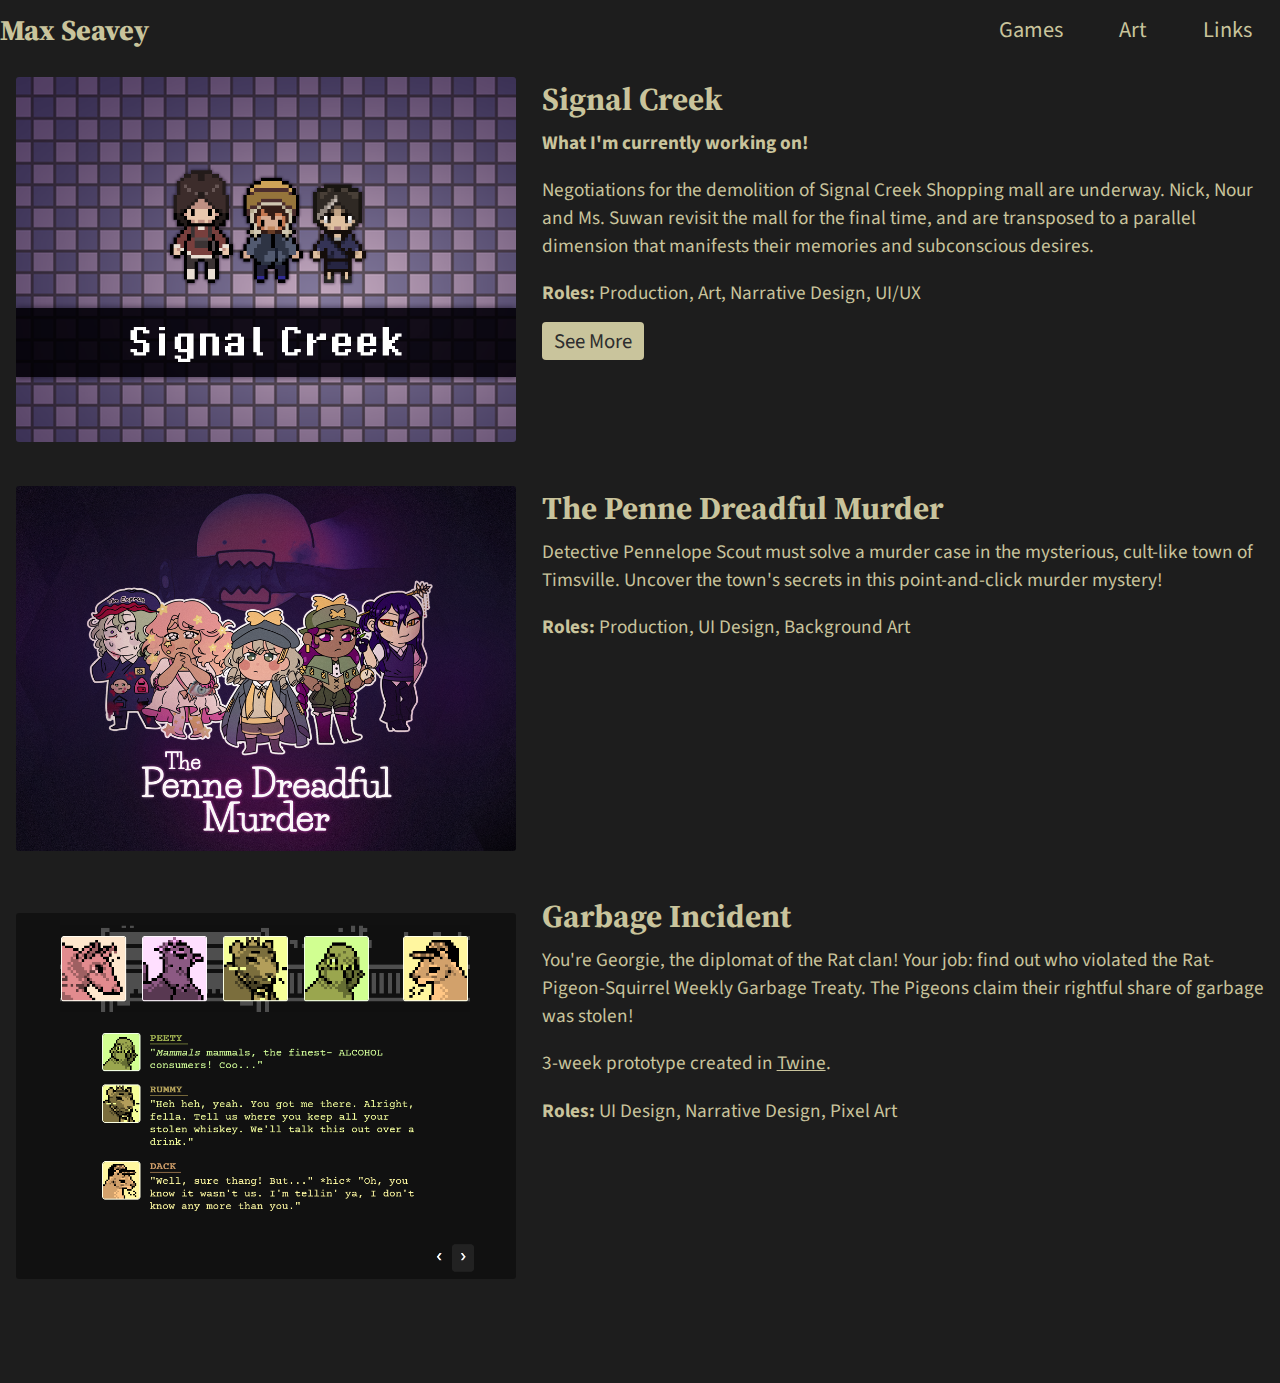
==== index.html @ e4d412a7 "link page adjustments" ====
<!DOCTYPE html>

<!-- BIG TODO

    - update resume

-->

<head>
    <meta charset="UTF-8">
    <link rel="icon" href="data:;base64,=">
    <link rel="stylesheet" href="styles.css">

</head>

<body>
    <div id="container">
        <div id="topbar">
            <span id="title" href="index.html">Max Seavey</span>
            <div id="links">
                <a href="index.html">Games</a>
                <a href="art_portfolio_max_seavey.pdf">Art</a>
                <a href="links.html/index.html">Links</a>
                <!-- <span onclick="displayPage()">About</span> -->
            </div>
        </div>

        <div id="pages">
            <div id="games" style="padding:0;">
                <div id="gridContainer"></div>
            </div>

            <div id="aboutContain" style="height:min-content; display: none;">
                <img src="images/pocky.jpg">
                <div id="aboutSection">
                    <h1>About</h1>
                    <div id="socials">
                        <a class="button socialLink" target="_blank"
                            href="https://www.linkedin.com/in/max-seavey-91b700183/">Linkedin</a>
                        <a class="button socialLink" target="_blank" href="https://github.com/cvmaxie">GitHub</a>
                        <a class="button socialLink" target="_blank" href="https://crowswalk.itch.io/">itch.io</a>
                        <a class="button socialLink" target="_blank" href="max_seavey_resume.pdf">Resume</a>
                    </div>
                </div>
            </div>

            <div id="signalcreek_page" style="display: none;">
                <h1>Signal Creek</h1>
                <p>shit happens here</p>
                <!-- 
                    - signal TODO: include current production status
                    - what i've been doing as producer
                    - what i've been doing as artist
                    - what i've been doing in narrative
                    - what i've been doing in coding
                    - character design
                    - screenshots, early gameplay videos
                    - specs and overview of game
                 -->
            </div>

            <div id="pennedreadful_page" style="display: none;">
                <h1>The Penne Dreadful Murder</h1>
                <!-- 
                    - penne TODO: include gameplay video, itch link, overview of the development process
                    
                    - what i did as producer
                    - what i did as bg artist
                    - what i did as ui/ux (also de facto game designer)
                    - specs and overview of game
                 -->
                <p>shit happens here</p>
            </div>

            <div id="garbageincident_page" style="display: none;">
                <h1>The Garbage Incident</h1>
                <p>shit happens here</p>
            </div>

            <div id="art" style="display: none;">
                <h1>My fucking art bro</h1>
                <p>shit happens here</p>
                <!-- 
                    - Art TODO: include the stuff in the VP slides
                    - Character design section
                    - Illustration section
                    - pixel art section
                        - screenshots section
                            - categg
                            - house
                        - raw sprites section
                            - maze
                            - signalcreek
                            - garbage
                            - misc
                    - 3d models
                 -->
            </div>
        </div>

</body>
<script>
    const signalcreek = {
        title: 'Signal Creek',
        thumbnail: 'images/signalcreek_thumbnail.png',
        seeMore: 'garbageabout.html',

        itchWidget: ``,

        description: `<p><b>What I'm currently working on!</p></b>
        <p>Negotiations for the demolition of Signal Creek Shopping mall are underway. Nick, Nour and Ms. Suwan revisit the mall for the final time, and are transposed to a parallel dimension that manifests their memories and subconscious desires.</p>
        <p><b>Roles: </b>Production, Art, Narrative Design, UI/UX</p>
        <a class="button" href="https://docs.google.com/document/d/1YfxbPd9z4WQM3caXBJK-ApZRjW2nSH0cOGHDJe8yPGo/edit?usp=sharing" target="_blank">See More</a>

        `
    };

    const pennedreadful = {
        title: 'The Penne Dreadful Murder',
        thumbnail: 'images/pennedreadful_thumbnail.png',
        seeMore: 'garbageabout.html',

        itchWidget: `<iframe frameborder="0" src="https://itch.io/embed/1523370?bg_color=000000&amp;fg_color=ffffff&amp;link_color=e46898&amp;border_color=333333" width="552" height="167"><a href="https://crowswalk.itch.io/the-penne-dreadful-murder">The Penne Dreadful Murder by crowswalk, meddykip, Matt Piedra, VenusGames, Sarah Slovak, TalkingChicken, Coby Hilelly, aw225</a></iframe>`,

        description: `
        <p>Detective Pennelope Scout must solve a murder case in the mysterious, cult-like town of Timsville. Uncover the town's secrets in this point-and-click murder mystery!</p>
        <p><b>Roles: </b>Production, UI Design, Background Art</p>
        `
    };

    const garbageincident = {
        title: 'Garbage Incident',
        thumbnail: 'images/garbageincident_thumbnail.png',
        seeMore: 'garbageabout.html',

        itchWidget: '<iframe src="https://itch.io/embed/857028?bg_color=161616&amp;fg_color=ababab&amp;link_color=e8e8e8&amp;border_color=636363"width="552" height="167" frameborder="0"><a href="https://crowswalk.itch.io/the-garbage-incident">The Garbage Incident by crowswalk</a></iframe>',

        description: `
        <p>You're Georgie, the diplomat of the Rat clan! Your job: find out who violated the Rat-Pigeon-Squirrel Weekly Garbage Treaty.  The Pigeons claim their rightful share of garbage was stolen!</p>
        <p>3-week prototype created in <a href="http://twinery.org/" target="_blank">Twine</a>.</p>
        <p><b>Roles: </b>UI Design, Narrative Design, Pixel Art</p>
        `,
    };

    let gridContain = document.getElementById('gridContainer');

    function projectListing(title, desc, thumbnailUrl, itch) {
        gridContain.innerHTML +=
            `<div>
            <img class="homeImg" src="${thumbnailUrl}">
            <span>
                <h2>${title}</h2>
                ${desc}
                ${itch}
                <!-- <p>${seeMoreButton(title)}</p> -->
            </span>
        </div>`;
    }

    function seeMoreButton(url) {
        return `<a class="button" href="${url}">See More</a>`;
    }

    projectListing(signalcreek.title, signalcreek.description, signalcreek.thumbnail, signalcreek.itchWidget);
    projectListing(pennedreadful.title, pennedreadful.description, pennedreadful.thumbnail, pennedreadful.itchWidget);
    projectListing(garbageincident.title, garbageincident.description, garbageincident.thumbnail, garbageincident.itchWidget);

    function displayPage() {

    }

</script>

</html>
---- styles.css ----
@import url('https://fonts.googleapis.com/css2?family=Source+Sans+Pro&family=Source+Serif+Pro&display=swap');

html {
    font-size: 100%;
}

body {
    margin: 0;
    margin-bottom: 50px;
    background-color: #1d1d1d;
}

h1,
h2,
h3 {
    color: #C9C49C;
    font-family: 'Source Serif Pro', serif;
}

h2 {
    font-size: 2rem;
    margin-bottom: 0;
}

p {
    font-family: 'Source Sans Pro', sans-serif;
    color: #C9C49C;
    font-size: 1.2rem;
    margin-top: .5rem;
    margin-bottom: 1.2rem;
}

a, span {
    color: #C9C49C;
    transition: all .2s;
    font-family: 'Source Sans Pro', sans-serif;
}

img {
    width: 100%;
    border-radius: 3px;
}

iframe {
    border-radius: 4px;
    margin: auto;
}

.linkpage:link, .linkpage:visited {
    font-size: 4rem;
    margin: .75rem .5rem .75rem 0;
    padding: .3rem .75rem .3rem .75rem;
    border-radius: 4px;
    background-color: #C9C49C;
    color: #2e2e2e;
    text-decoration: none;
}


/*--------------------------------------------------*/

/*container for all body contents*/

#container {
    margin: auto;
}

/*'see more' buttons and about page link buttons*/

.button:link,
.button:visited {
    font-size: 1.3rem;
    margin: .75rem .5rem .75rem 0;
    padding: .3rem .75rem .3rem .75rem;
    border-radius: 4px;
    background-color: #C9C49C;
    color: #2e2e2e;
    text-decoration: none;
}

.button:hover,
.button:active {
    background-color: #ecebe5;
}


/*--------------------------------------------------TOPBAR*/

#topbar {
    position: -webkit-sticky;
    position: sticky;
    top: 0;
    display: flex;
    padding: .6rem 0;
    background-color: #1d1d1d;
    align-items: center;
}


/*TOPBAR: LINK SECTION*/

#links {
    display: flex;
    margin: auto 0 auto auto;
    width: max-content;
}


/*span inside topbar, span inside link div inside dopbar*/

#topbar a,
#links a {
    text-decoration: none;
    padding: .3rem .75rem .3rem .75rem;
    margin: 0 1rem;
}


/*target links in link section, not title*/

#links a {
    font-size: 1.4rem;
    border-radius: 4px;
}

#links a:hover,
#links a:active {
    background-color: #2b2b2b;
    cursor: pointer;
}


/*name in top left*/

#title {
    font-size: 1.8rem;
    white-space: nowrap;
    padding-left: 0;
    font-family: 'Source Serif Pro', serif;
    font-weight: 800;
}


/*--------------------------------------------------BODY CONTENTS*/


/*container for portfolio page contents*/

#gridContainer {
    display: grid;
    grid-template-columns: 1fr;
    grid-gap: 1.5rem;
}


/*div to contain each portfolio work (image - description)*/

#gridContainer div {
    display: flex;
    align-items: center;
    flex-direction: column;
}


/*image of portfolio work*/

.homeImg {
    margin-bottom: 1.2rem;
}


/*title of the portfolio work*/

#gridContainer h2 {
    margin-top: 0;
}


/*description of portfolio work (below title)*/

#gridContainer span {
    margin: 0 auto auto 1.6rem;
}

@media (hover: none) {
    #topbar>span,
    #topbar>a,
    #links>a {
        font-size: 2.8rem;
    }
}

@media only screen and (min-width: 1200px) {
    #gridContainer>div {
        flex-direction: row;
    }
    .homeImg {
        width: 500px;
    }
}

@media only screen and (min-width: 1500px) {
    .homeImg {
        width: 580px;
    }
    #container {
        width: 80%;
    }
}

@media only screen and (min-width: 1900px) {
    .homeImg {
        width: 680px;
    }
    #container {
        width: 70%;
    }
}

/*ABOUT*/

#pages {
    padding: 1rem;
}

#aboutContain {
    display: flex;
    flex-direction: column;

}

#aboutContain>img {
    width: 90%;
    object-fit: contain;
    margin: auto;
}

#aboutSection {
    padding: 25px;
}

#socials {
    width: fit-content;
    height: fit-content;
    position: relative;
    bottom: 0;
    right: 0;
}

#aboutSection>h1 {
    margin-left: 0;
    margin-top: 0;
}

.emphasis {
    color: #ecebe5;
    font-weight: bold;
}

.socialLink:link,
.socialLink:visited {
    background-color: #2b2b2b;
    color: #C9C49C;
}

.socialLink:hover,
.socialLink:active {
    background-color: #414141;
    color: #C9C49C;
}

@media only screen and (min-width: 1100px) {
    #aboutContain {
        flex-direction: row;
    }
    #aboutSection {
        padding: 25px;
        width: 60%;
        height: 100%;
    }
    #aboutContain>img {
        width: 40%;
    }
}
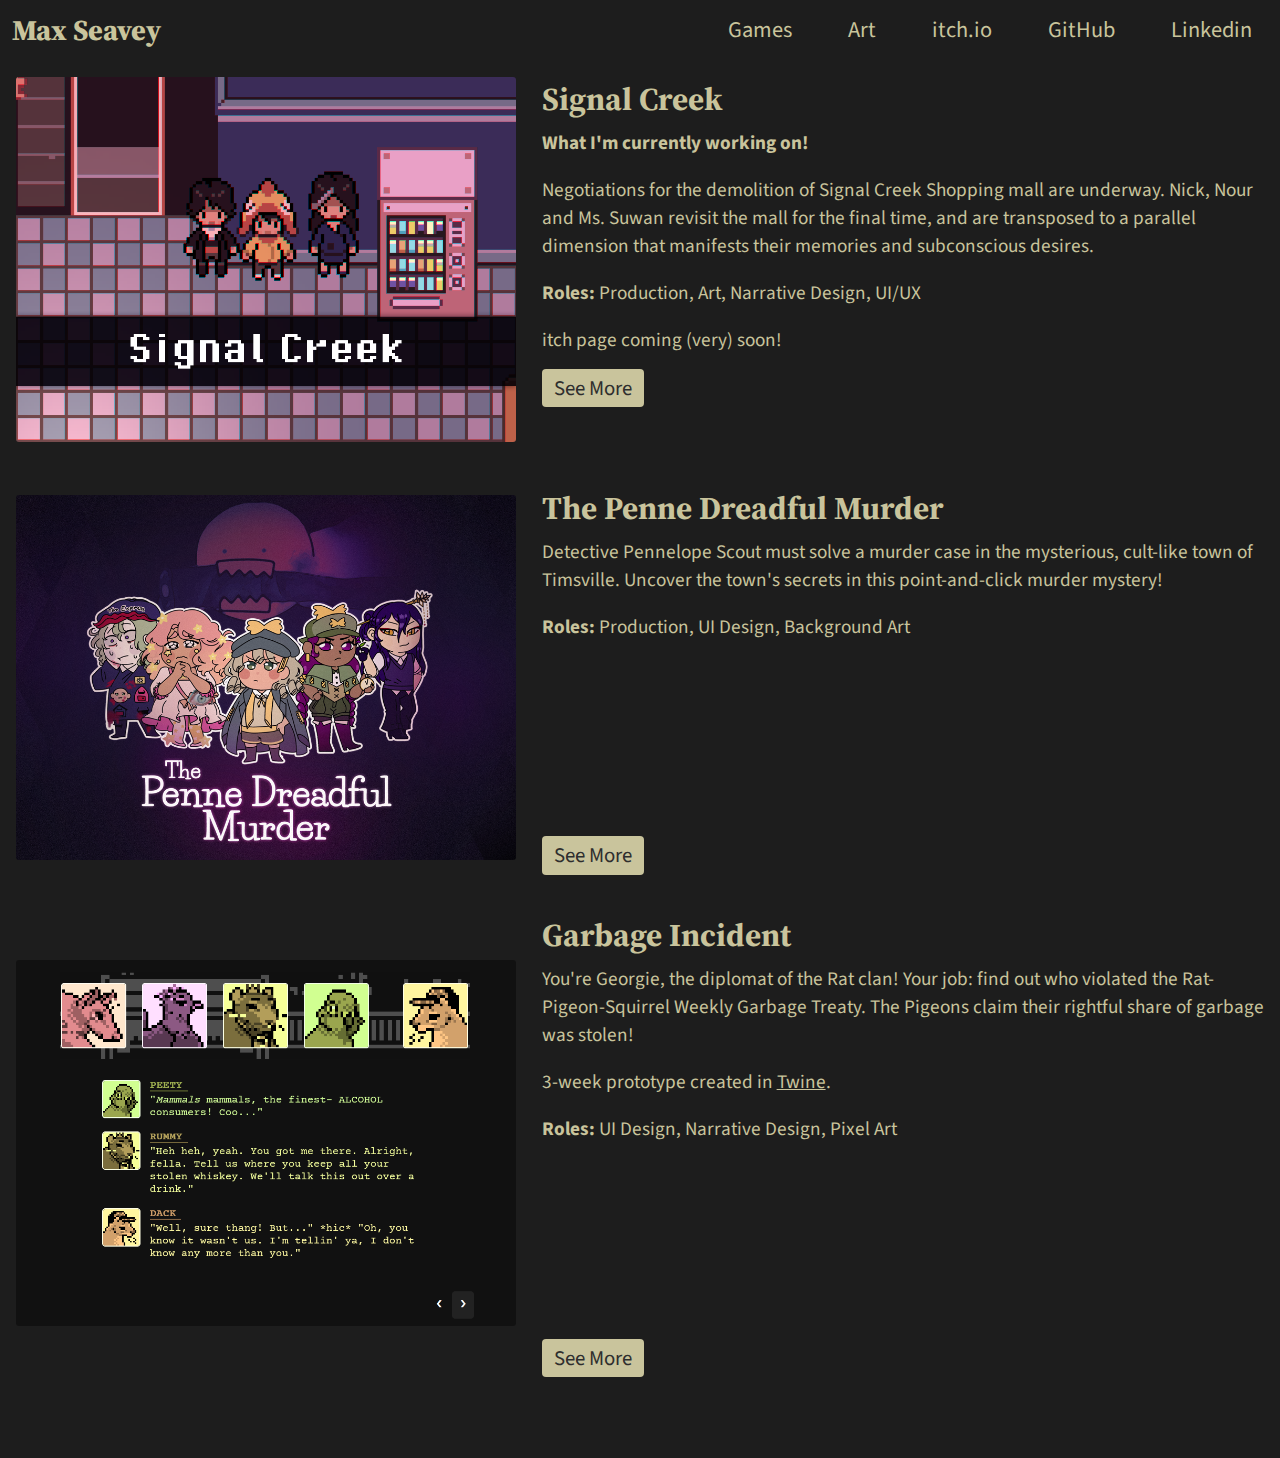
==== commit 747b30e0: "changed homepage, added pdfs for project" ====
--- a/index.html
+++ b/index.html
@@ -10,6 +10,19 @@
     <meta charset="UTF-8">
     <link rel="icon" href="data:;base64,=">
     <link rel="stylesheet" href="styles.css">
+    <style>
+    .gridbox {
+        line-height: 0;
+        box-sizing: border-box;
+        margin: 0;
+        column-gap: 8px;
+        column-count: 4;
+        justify-content: center;
+   }
+    .griditem {
+        display: inline;
+   }
+    </style>
 
 </head>
 
@@ -20,7 +33,9 @@
             <div id="links">
                 <a href="index.html">Games</a>
                 <a href="art_portfolio_max_seavey.pdf">Art</a>
-                <a href="links.html/index.html">Links</a>
+                <a href="https://crowswalk.itch.io/">itch.io</a>
+                <a href="https://github.com/crowswalk">GitHub</a>
+                <a href="https://www.linkedin.com/in/max-seavey/">Linkedin</a>
                 <!-- <span onclick="displayPage()">About</span> -->
             </div>
         </div>
@@ -30,7 +45,7 @@
                 <div id="gridContainer"></div>
             </div>
 
-            <div id="aboutContain" style="height:min-content; display: none;">
+            <!-- <div id="aboutContain" style="height:min-content; display: none;">
                 <img src="images/pocky.jpg">
                 <div id="aboutSection">
                     <h1>About</h1>
@@ -42,7 +57,7 @@
                         <a class="button socialLink" target="_blank" href="max_seavey_resume.pdf">Resume</a>
                     </div>
                 </div>
-            </div>
+            </div> -->
 
             <div id="signalcreek_page" style="display: none;">
                 <h1>Signal Creek</h1>
@@ -77,24 +92,9 @@
                 <p>shit happens here</p>
             </div>
 
-            <div id="art" style="display: none;">
-                <h1>My fucking art bro</h1>
-                <p>shit happens here</p>
-                <!-- 
-                    - Art TODO: include the stuff in the VP slides
-                    - Character design section
-                    - Illustration section
-                    - pixel art section
-                        - screenshots section
-                            - categg
-                            - house
-                        - raw sprites section
-                            - maze
-                            - signalcreek
-                            - garbage
-                            - misc
-                    - 3d models
-                 -->
+            <div id="art" class="gridbox" style="display: none;">
+
+                
             </div>
         </div>
 
@@ -103,22 +103,21 @@
     const signalcreek = {
         title: 'Signal Creek',
         thumbnail: 'images/signalcreek_thumbnail.png',
-        seeMore: 'garbageabout.html',
+        seeMoreUrl: 'signalcreek_portfolio.pdf',
 
         itchWidget: ``,
 
         description: `<p><b>What I'm currently working on!</p></b>
         <p>Negotiations for the demolition of Signal Creek Shopping mall are underway. Nick, Nour and Ms. Suwan revisit the mall for the final time, and are transposed to a parallel dimension that manifests their memories and subconscious desires.</p>
         <p><b>Roles: </b>Production, Art, Narrative Design, UI/UX</p>
-        <a class="button" href="https://docs.google.com/document/d/1YfxbPd9z4WQM3caXBJK-ApZRjW2nSH0cOGHDJe8yPGo/edit?usp=sharing" target="_blank">See More</a>
-
+        <p>itch page coming (very) soon!</p>
         `
     };
 
     const pennedreadful = {
         title: 'The Penne Dreadful Murder',
         thumbnail: 'images/pennedreadful_thumbnail.png',
-        seeMore: 'garbageabout.html',
+        seeMoreUrl: 'pennedreadful_portfolio.pdf',
 
         itchWidget: `<iframe frameborder="0" src="https://itch.io/embed/1523370?bg_color=000000&amp;fg_color=ffffff&amp;link_color=e46898&amp;border_color=333333" width="552" height="167"><a href="https://crowswalk.itch.io/the-penne-dreadful-murder">The Penne Dreadful Murder by crowswalk, meddykip, Matt Piedra, VenusGames, Sarah Slovak, TalkingChicken, Coby Hilelly, aw225</a></iframe>`,
 
@@ -131,7 +130,7 @@
     const garbageincident = {
         title: 'Garbage Incident',
         thumbnail: 'images/garbageincident_thumbnail.png',
-        seeMore: 'garbageabout.html',
+        seeMoreUrl: 'https://crowswalk.itch.io/the-garbage-incident',
 
         itchWidget: '<iframe src="https://itch.io/embed/857028?bg_color=161616&amp;fg_color=ababab&amp;link_color=e8e8e8&amp;border_color=636363"width="552" height="167" frameborder="0"><a href="https://crowswalk.itch.io/the-garbage-incident">The Garbage Incident by crowswalk</a></iframe>',
 
@@ -143,8 +142,9 @@
     };
 
     let gridContain = document.getElementById('gridContainer');
+    let artPage = document.getElementById('art')
 
-    function projectListing(title, desc, thumbnailUrl, itch) {
+    function projectListing(title, desc, thumbnailUrl, itch, seemoreUrl) {
         gridContain.innerHTML +=
             `<div>
             <img class="homeImg" src="${thumbnailUrl}">
@@ -152,7 +152,7 @@
                 <h2>${title}</h2>
                 ${desc}
                 ${itch}
-                <!-- <p>${seeMoreButton(title)}</p> -->
+                <p>${seeMoreButton(seemoreUrl)}</p>
             </span>
         </div>`;
     }
@@ -161,12 +161,19 @@
         return `<a class="button" href="${url}">See More</a>`;
     }
 
-    projectListing(signalcreek.title, signalcreek.description, signalcreek.thumbnail, signalcreek.itchWidget);
-    projectListing(pennedreadful.title, pennedreadful.description, pennedreadful.thumbnail, pennedreadful.itchWidget);
-    projectListing(garbageincident.title, garbageincident.description, garbageincident.thumbnail, garbageincident.itchWidget);
+    projectListing(signalcreek.title, signalcreek.description, signalcreek.thumbnail, signalcreek.itchWidget, signalcreek.seeMoreUrl);
+    projectListing(pennedreadful.title, pennedreadful.description, pennedreadful.thumbnail, pennedreadful.itchWidget, pennedreadful.seeMoreUrl);
+    projectListing(garbageincident.title, garbageincident.description, garbageincident.thumbnail, garbageincident.itchWidget, garbageincident.seemoreUrl);
+
+    let artUrls = ['images/pocky.jpg', 'images/house_thumb.png', 'images/pocky.jpg', 'images/house_thumb.png','images/pocky.jpg', 'images/house_thumb.png', 'images/pocky.jpg']
+    artUrls.forEach(element => artListing(element))
 
     function displayPage() {
+        
+    }
 
+    function artListing(url) {
+        artPage.innerHTML += `<img class="griditem" src="${url}">`
     }
 
 </script>
--- a/styles.css
+++ b/styles.css
@@ -135,7 +135,8 @@
 #title {
     font-size: 1.8rem;
     white-space: nowrap;
-    padding-left: 0;
+    /* padding-left: 0; */
+    padding-left: .75rem;
     font-family: 'Source Serif Pro', serif;
     font-weight: 800;
 }
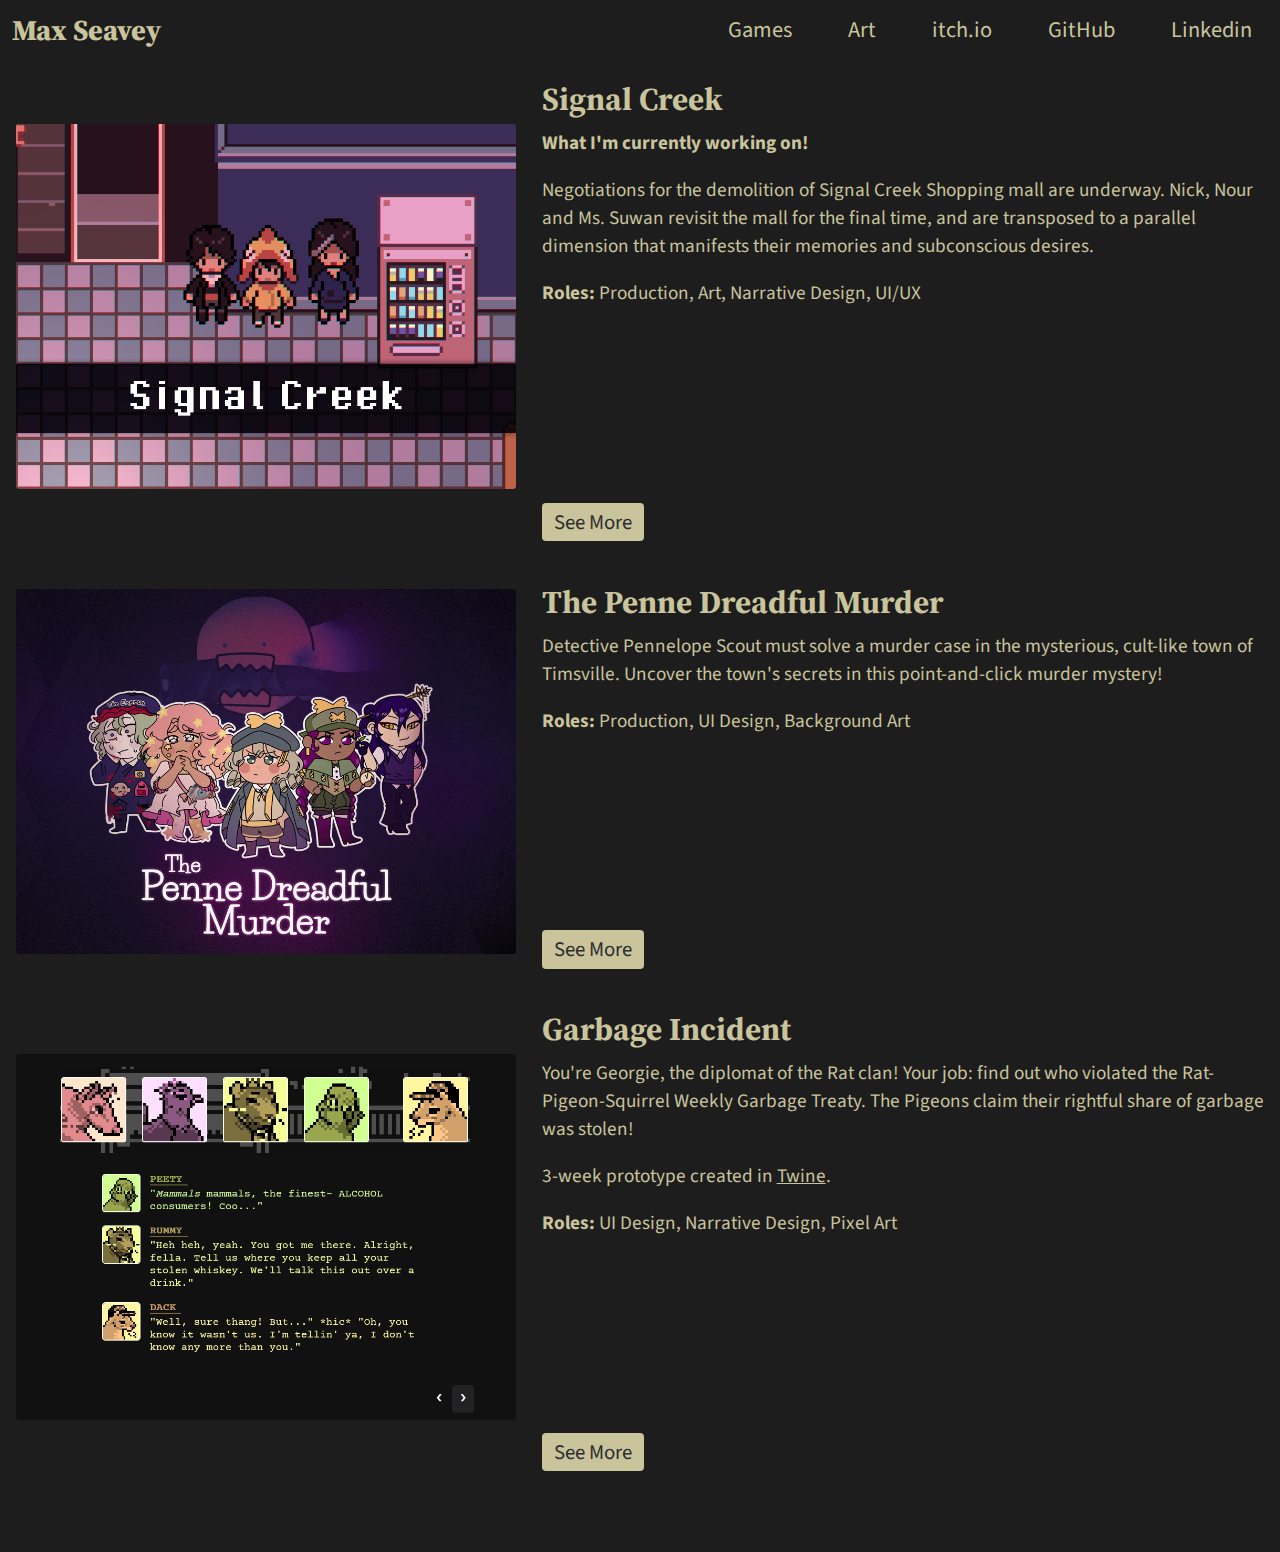
==== commit 4b02cc91: "added signal creek itch page" ====
--- a/index.html
+++ b/index.html
@@ -105,12 +105,11 @@
         thumbnail: 'images/signalcreek_thumbnail.png',
         seeMoreUrl: 'signalcreek_portfolio.pdf',
 
-        itchWidget: ``,
+        itchWidget: `<iframe frameborder="0" src="https://itch.io/embed/1835348?bg_color=13141f&amp;fg_color=ffffff&amp;link_color=c8b8cd&amp;border_color=41424d" width="552" height="167"><a href="https://crowswalk.itch.io/signal-creek">Signal Creek by crowswalk</a></iframe>`,
 
         description: `<p><b>What I'm currently working on!</p></b>
         <p>Negotiations for the demolition of Signal Creek Shopping mall are underway. Nick, Nour and Ms. Suwan revisit the mall for the final time, and are transposed to a parallel dimension that manifests their memories and subconscious desires.</p>
         <p><b>Roles: </b>Production, Art, Narrative Design, UI/UX</p>
-        <p>itch page coming (very) soon!</p>
         `
     };
 
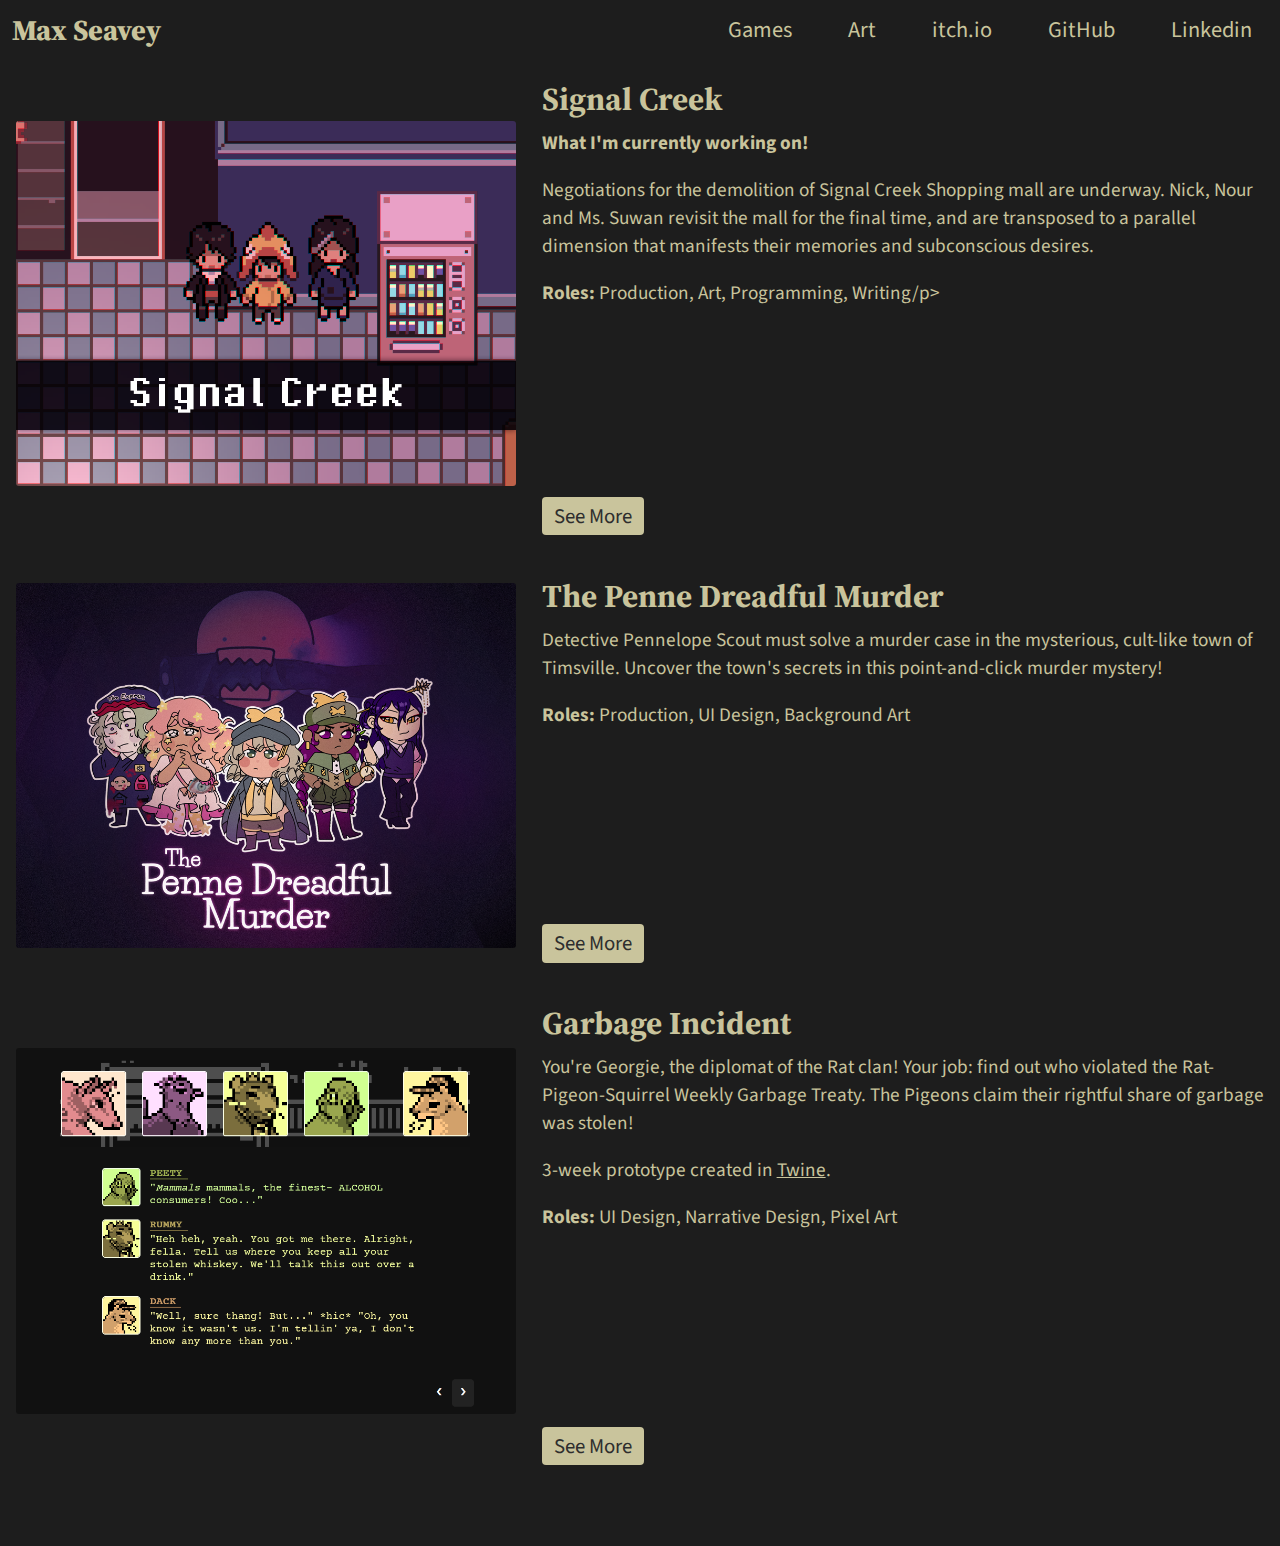
==== commit a94a1849: "udpated my roles" ====
--- a/index.html
+++ b/index.html
@@ -109,7 +109,7 @@
 
         description: `<p><b>What I'm currently working on!</p></b>
         <p>Negotiations for the demolition of Signal Creek Shopping mall are underway. Nick, Nour and Ms. Suwan revisit the mall for the final time, and are transposed to a parallel dimension that manifests their memories and subconscious desires.</p>
-        <p><b>Roles: </b>Production, Art, Narrative Design, UI/UX</p>
+        <p><b>Roles: </b>Production, Art, Programming, Writing/p>
         `
     };
 
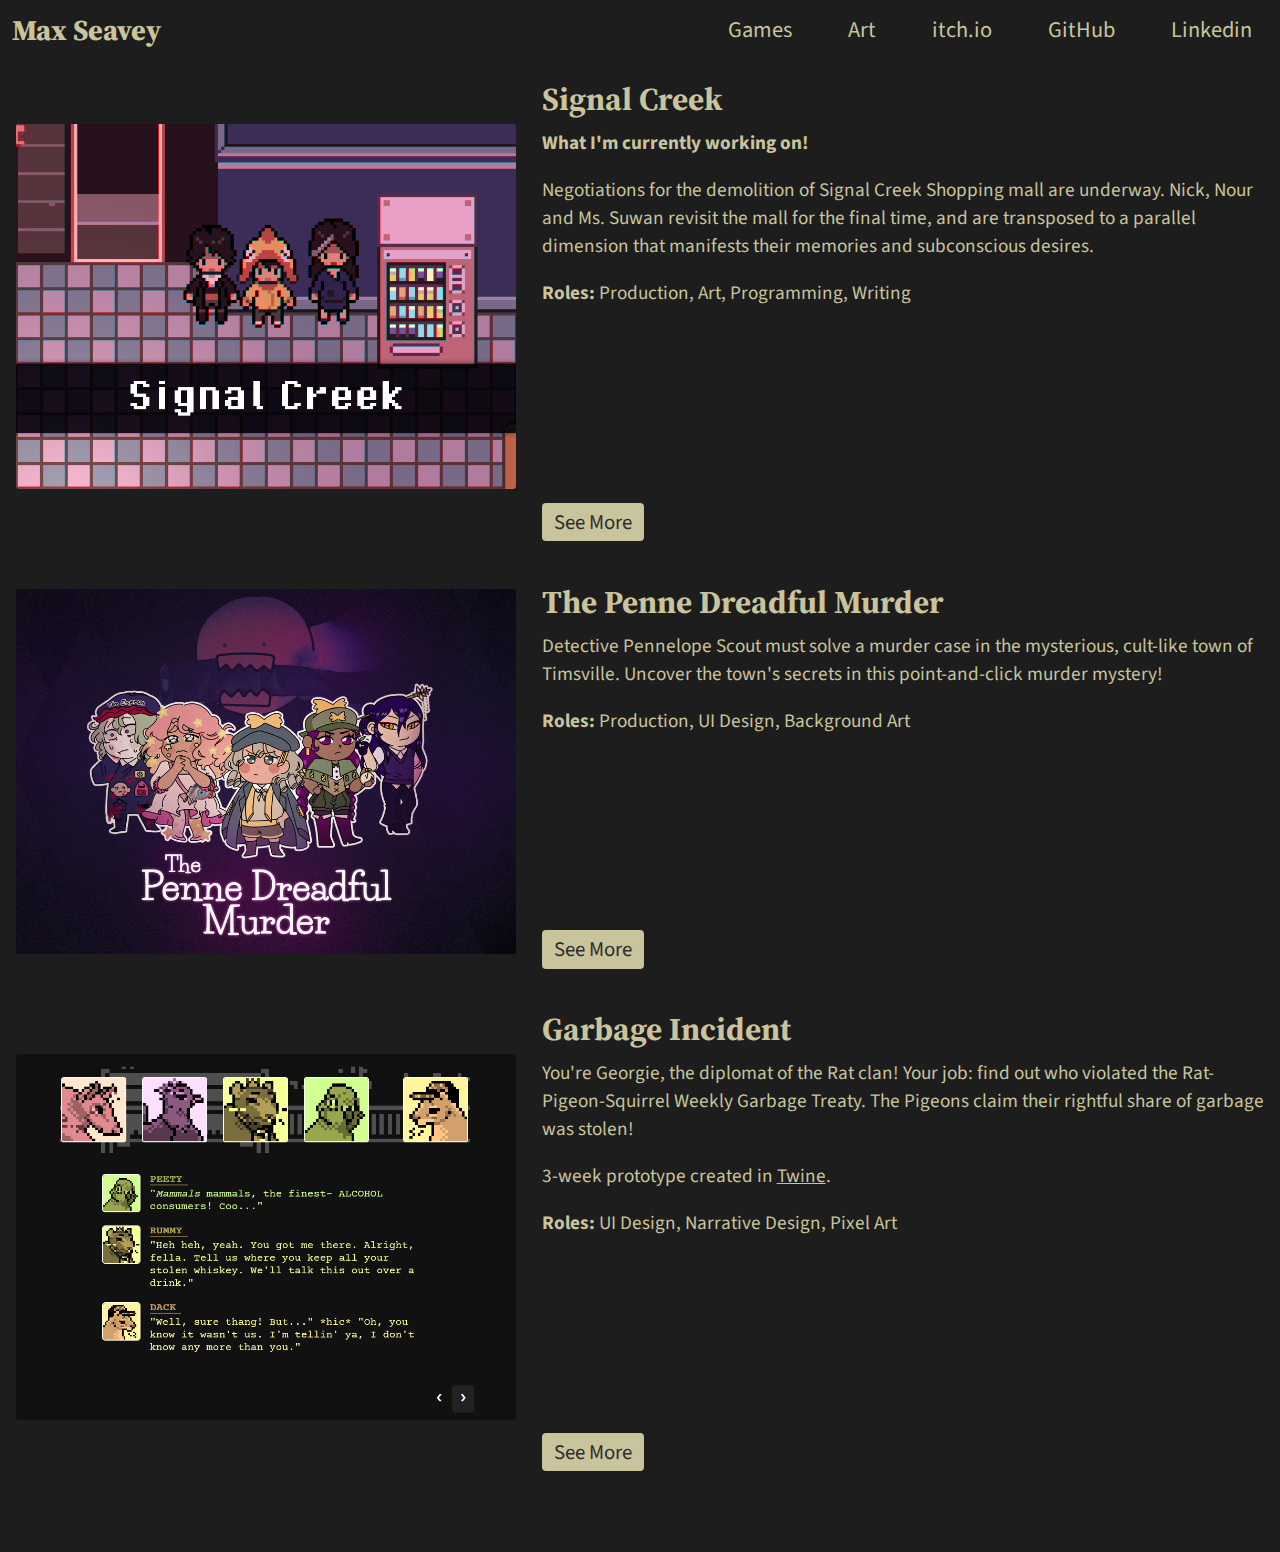
==== commit b76262df: "fixed the silliness" ====
--- a/index.html
+++ b/index.html
@@ -109,7 +109,7 @@
 
         description: `<p><b>What I'm currently working on!</p></b>
         <p>Negotiations for the demolition of Signal Creek Shopping mall are underway. Nick, Nour and Ms. Suwan revisit the mall for the final time, and are transposed to a parallel dimension that manifests their memories and subconscious desires.</p>
-        <p><b>Roles: </b>Production, Art, Programming, Writing/p>
+        <p><b>Roles: </b>Production, Art, Programming, Writing</p>
         `
     };
 
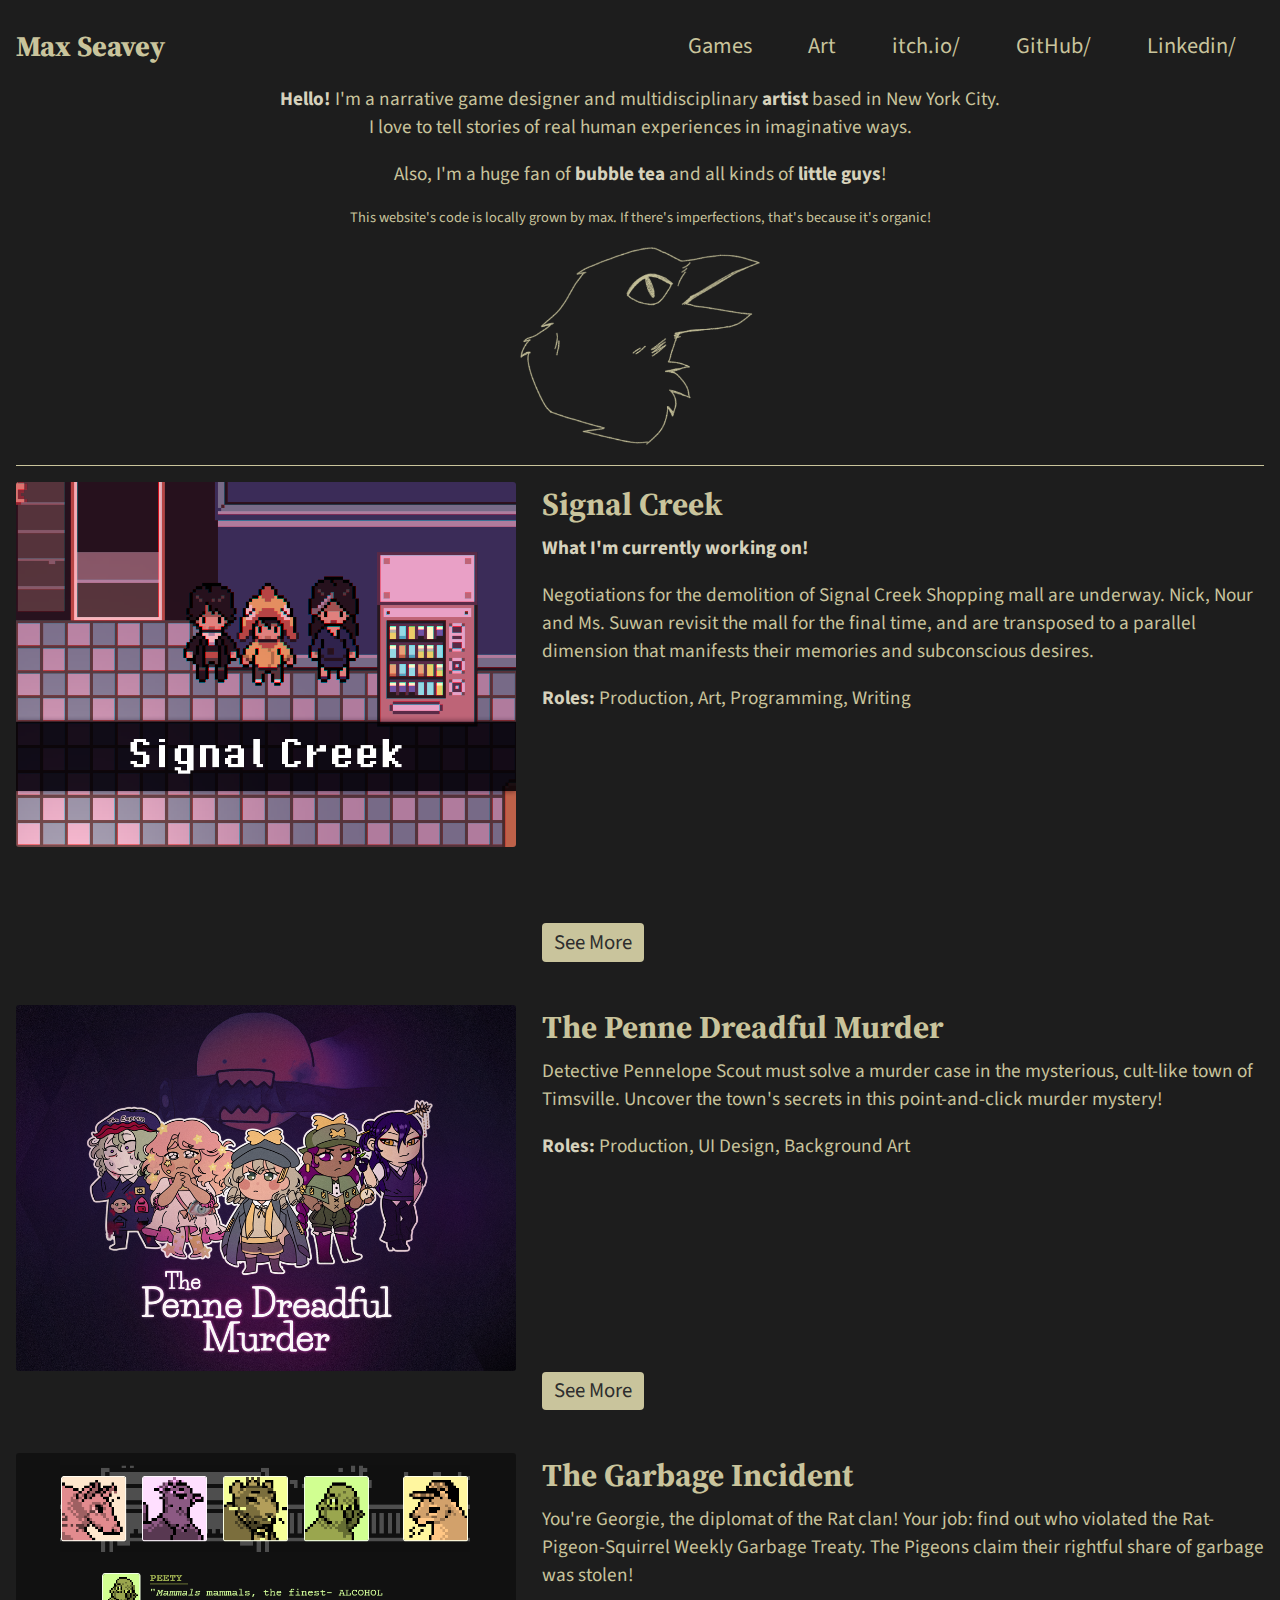
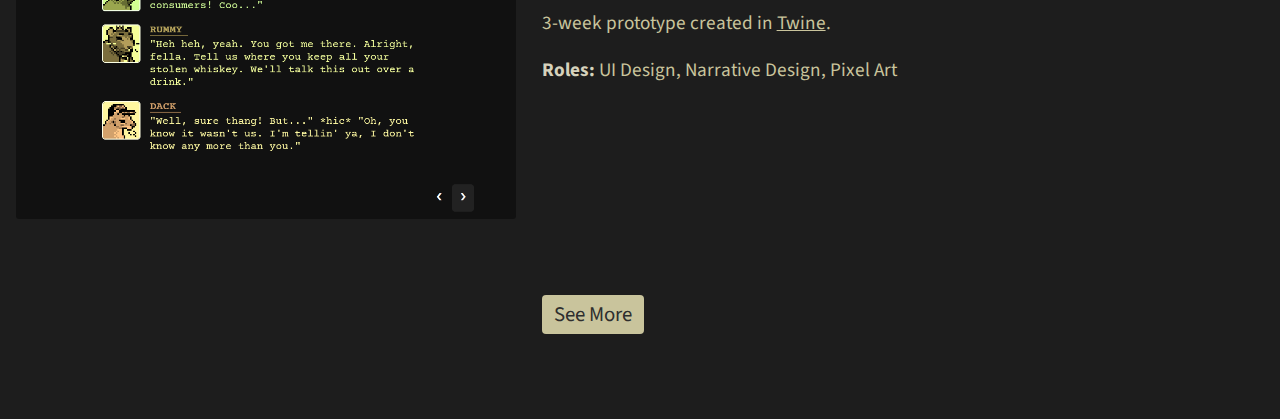
==== commit f88d3e8a: "added art images" ====
--- a/index.html
+++ b/index.html
@@ -1,113 +1,475 @@
 <!DOCTYPE html>
-
-<!-- BIG TODO
-
-    - update resume
-
--->
 
 <head>
     <meta charset="UTF-8">
     <link rel="icon" href="data:;base64,=">
-    <link rel="stylesheet" href="styles.css">
     <style>
-    .gridbox {
-        line-height: 0;
-        box-sizing: border-box;
-        margin: 0;
-        column-gap: 8px;
-        column-count: 4;
-        justify-content: center;
-   }
-    .griditem {
-        display: inline;
-   }
+        @import url('https://fonts.googleapis.com/css2?family=Source+Sans+Pro&family=Source+Serif+Pro&display=swap');
+        html {
+            padding: 0;
+        }
+        
+        h1,
+        h2,
+        h3 {
+            color: #C9C49C;
+            font-family: 'Source Serif Pro', serif;
+        }
+        
+        h2 {
+            font-size: 2rem;
+            margin-bottom: 0;
+        }
+        
+        p {
+            font-family: 'Source Sans Pro', sans-serif;
+            color: #C9C49C;
+            font-size: 1.2rem;
+            margin-top: .5rem;
+            margin-bottom: 1.2rem;
+        }
+        
+        a,
+        span {
+            color: #C9C49C;
+            transition: all .2s;
+            font-family: 'Source Sans Pro', sans-serif;
+        }
+        
+        img {
+            width: 100%;
+            border-radius: 3px;
+        }
+        
+        iframe {
+            border-radius: 4px;
+            margin: auto;
+        }
+        
+        hr {
+            width: 100%;
+            height: 1px;
+            margin: 1rem auto;
+            color: #C9C49C;
+            background-color: #C9C49C;
+            border-width: 0px;
+        }
+        
+        .linkpage:link,
+        .linkpage:visited {
+            font-size: 4rem;
+            margin: .75rem .5rem .75rem 0;
+            padding: .3rem .75rem .3rem .75rem;
+            border-radius: 4px;
+            background-color: #C9C49C;
+            color: #2e2e2e;
+            text-decoration: none;
+        }
+        /*--------------------------------------------------*/
+        /*container for all body contents*/
+        
+        #container {
+            margin: auto;
+            padding: 1rem;
+        }
+        /*'see more' buttons and about page link buttons*/
+        
+        .button,
+        .button:link,
+        .button:visited {
+            font-size: 1.3rem;
+            width: max-content;
+            margin: .75rem .5rem .75rem 0;
+            padding: .3rem .75rem .3rem .75rem;
+            border-radius: 4px;
+            background-color: #C9C49C;
+            color: #2e2e2e;
+            text-decoration: none;
+        }
+        
+        .button:hover,
+        .button:active {
+            background-color: #ecebe5;
+            cursor: pointer;
+        }
+        /*--------------------------------------------------TOPBAR*/
+        
+        #topbar {
+            position: -webkit-sticky;
+            position: sticky;
+            top: 0;
+            display: flex;
+            padding: .6rem 0;
+            background-color: #1d1d1d;
+            align-items: center;
+        }
+        /*TOPBAR: LINK SECTION*/
+        
+        #links {
+            display: flex;
+            margin: auto 0 auto auto;
+            width: max-content;
+        }
+        /*span inside topbar, span inside link div inside dopbar*/
+        
+        #topbar a,
+        #links a {
+            text-decoration: none;
+            padding: .3rem .75rem .3rem .75rem;
+            margin: 0 1rem;
+        }
+        /*target links in link section, not title*/
+        
+        #links a {
+            font-size: 1.4rem;
+            border-radius: 4px;
+        }
+        
+        #links a:hover,
+        #links a:active {
+            background-color: #2b2b2b;
+            cursor: pointer;
+        }
+        /*name in top left*/
+        
+        #title {
+            font-size: 1.8rem;
+            white-space: nowrap;
+            /* padding-left: .75rem; */
+            font-family: 'Source Serif Pro', serif;
+            font-weight: 800;
+        }
+        /*--------------------------------------------------BODY CONTENTS*/
+        /*container for portfolio page contents*/
+        
+        .gridContainer {
+            margin-top: 1rem;
+        }
+        
+        .gridContainer,
+        .contentContainer {
+            display: grid;
+            grid-template-columns: 1fr;
+            grid-gap: 1.5rem;
+        }
+        /*art page grids*/
+        
+        .gridbox {
+            line-height: 0.2rem;
+            box-sizing: border-box;
+            margin: 0;
+            margin-bottom: 1rem;
+            column-gap: 8px;
+            column-count: 1;
+            justify-content: center;
+        }
+        
+        .griditem {
+            margin-bottom: 1rem;
+        }
+        /*div to contain each portfolio work (image - description)*/
+        
+        .gridContainer div {
+            display: flex;
+            align-items: flex-start;
+            flex-direction: column;
+        }
+        /*image of portfolio work*/
+        
+        .homeImg {
+            margin-bottom: 1.2rem;
+        }
+        /*title of the portfolio work*/
+        
+        .gridContainer h2 {
+            margin-top: 0;
+        }
+        /*description of portfolio work (below title)*/
+        
+        .gridContainer span {
+            margin: 0 auto auto 0;
+        }
+        /*text next to picture*/
+        
+        .picview {
+            display: flex;
+            flex-direction: column;
+            height: min-content;
+        }
+        
+        .picbox {
+            margin: 1rem;
+        }
+        
+        strong,
+        b {
+            color: #d6d2bc;
+        }
+        /*about section at top of games page*/
+        /* #about {
+            background-color: #C9C49C;
+            padding: .8rem;
+            border-radius: 8px;
+        }
+        
+        #about p {
+            color: #1d1d1d;
+        }
+        
+        #about strong,
+        #about b {
+            color: #2e2e2e;
+        } */
+        
+        #birdbox {
+            margin: auto;
+            display: flex;
+            align-items: center;
+            /* width: fit-content; */
+            /* border: 2px solid #C9C49C; */
+            /* background-color: #2b2b2b; */
+        }
+        
+        #birdboy {
+            width: 15rem;
+            /* position: relative;
+            left: -32rem;
+            margin-top: -15rem;
+            margin-bottom: -2rem;
+            z-index: -1; */
+        }
+        
+        #about {
+            /* border: 2px solid #C9C49C;
+            border-radius: 32px;
+            padding: .8rem; */
+            text-align: center;
+        }
+        
+        @media (hover: none) {
+            #title {
+                display: none;
+            }
+            #topbar>span,
+            #topbar>a,
+            #links>a {
+                font-size: 2rem;
+            }
+            #links {
+                justify-content: center;
+                margin: auto;
+                width: min-content;
+            }
+        }
+        
+        @media only screen and (min-width: 1200px) {
+            .gridContainer>div {
+                flex-direction: row;
+            }
+            .gridContainer span {
+                margin: 0 auto auto 1.6rem;
+            }
+            .homeImg {
+                width: 500px;
+            }
+            .gridbox {
+                column-count: 3;
+            }
+            .picview {
+                flex-direction: row;
+            }
+            .picbox {
+                width: 60%;
+            }
+        }
+        
+        @media only screen and (min-width: 1500px) {
+            .homeImg {
+                width: 580px;
+            }
+            #container {
+                width: 80%;
+            }
+            .gridbox {
+                column-count: 4;
+            }
+        }
+        
+        @media only screen and (min-width: 1900px) {
+            .homeImg {
+                width: 680px;
+            }
+            #container {
+                width: 70%;
+            }
+        }
     </style>
 
 </head>
 
-<body>
+<body style="margin: 0; margin-bottom: 50px; background-color: #1d1d1d; font-size: 100%;">
     <div id="container">
         <div id="topbar">
             <span id="title" href="index.html">Max Seavey</span>
             <div id="links">
-                <a href="index.html">Games</a>
-                <a href="art_portfolio_max_seavey.pdf">Art</a>
-                <a href="https://crowswalk.itch.io/">itch.io</a>
-                <a href="https://github.com/crowswalk">GitHub</a>
-                <a href="https://www.linkedin.com/in/max-seavey/">Linkedin</a>
+                <a onclick="displayPage('games')">Games</a>
+                <a onclick="displayPage('art')">Art</a>
+                <a href="https://crowswalk.itch.io/">itch.io/</a>
+                <a href="https://github.com/crowswalk">GitHub/</a>
+                <a href="https://www.linkedin.com/in/max-seavey/">Linkedin/</a>
                 <!-- <span onclick="displayPage()">About</span> -->
             </div>
         </div>
 
         <div id="pages">
-            <div id="games" style="padding:0;">
-                <div id="gridContainer"></div>
-            </div>
-
-            <!-- <div id="aboutContain" style="height:min-content; display: none;">
-                <img src="images/pocky.jpg">
-                <div id="aboutSection">
-                    <h1>About</h1>
-                    <div id="socials">
-                        <a class="button socialLink" target="_blank"
-                            href="https://www.linkedin.com/in/max-seavey-91b700183/">Linkedin</a>
-                        <a class="button socialLink" target="_blank" href="https://github.com/cvmaxie">GitHub</a>
-                        <a class="button socialLink" target="_blank" href="https://crowswalk.itch.io/">itch.io</a>
-                        <a class="button socialLink" target="_blank" href="max_seavey_resume.pdf">Resume</a>
+            <div id="games">
+
+                <div id="about">
+
+                    <p><strong>Hello!</strong> I'm a narrative game designer and multidisciplinary <strong>artist</strong> based in New York City.
+                        <br>I love to tell stories of real human experiences in imaginative ways.
+                    </p>
+                    <p>Also, I'm a huge fan of <strong>bubble tea</strong> and all kinds of <strong>little guys</strong>!</p>
+                    <p style="font-size: .9rem ">This website's code is locally grown by max. If there's imperfections, that's because it's organic!</p>
+
+                    <img id="birdboy" src="images/talkingguy.png">
+                </div>
+                <div id="birdbox">
+
+
+                </div>
+                <hr>
+                <div id="gameContainer" class="gridContainer"></div>
+            </div>
+
+            <div id="signalcreek_page" style="display: none;">
+                <div id="signalCreekGrid" class="gridContainer "></div>
+                <hr>
+                <div class="contentContainer">
+                    <p>
+                        Hi! This is an overview of the year long Capstone Project Iʼm currently working on at <b>NYU Game Center</b>.
+                        <br>Itʼs a narrative-focused pixel art RPG.
+                        <br>Iʼm part of the <strong>Art team</strong>, as well as being the primary <strong>programmer</strong> & <strong>project manager</strong>.
+                        <br>Weʼre a team of 5 designers, and we all work together on story development, <strong>narrative design</strong>, and game writing.
+                    </p>
+
+                    <div class="picview">
+                        <p>
+                            Our three main characters are in the <strong>Signal Creek Shopping Mall</strong>, which has served the town of <strong>Signal Creek, NJ</strong> for 30 years.
+                            <br><br>The mall, now <strong>in a state of near-disrepair</strong>, was built on former chemical-dumping grounds. <strong>Negotiations for its demolition are underway</strong>.
+                            <br><br>Our three protagonists have returned to the mall from their pasts, seeking closure for their deepest unresolved struggles.
+                            <br><br>Theyʼre brought together by a strange phenomenon: they have been transposed into a <strong>parallel dimension</strong>, a version of the mall that <strong>manifests their memories and subconscious desires</strong>.
+                        </p>
+                        <div class="picbox">
+                            <img src="images/sc_screenshot.png">
+                        </div>
+
                     </div>
+
+                    <div class="picview">
+                        <div>
+                            <h1>Nour's Character Design</h1>
+                            <p>
+                                The Signal Creek team came up with our protagonistsʼ personalities and backstories as a group, and we drew from our personal experiences when designing them.
+                                <br><br>Each protagonist has a <strong>real</strong> self and a <strong>dream</strong> self.
+                                <br><br>I designed the appearance of <strong>Nour</strong>, using her backstory and personality to inform my choices. My process involved asking myself questions like:
+                                <br>- how does Nour get ready for the day?
+                                <br>- What does styling her hair mean to her?
+                                <br>- What does she want to express with her clothing choices?
+                            </p>
+                        </div>
+
+                        <div class="picbox">
+                            <img src="images/art/characters_nourdesign.png">
+                        </div>
+
+                    </div>
+
+                    <div>
+                        <h1>Software Design</h1>
+                        <p>
+                            Weʼre using <strong>Godot Engine (mono)</strong> which uses <strong>C#</strong> and <strong>GDScript</strong>
+                            <br><br>For narrative systems, weʼre using <strong>Ink</strong> by Inklestudios.
+                            <br><br>As primary programmer, I designed systems for object placement and appearance changes between the dream and real worlds.
+                            <br>Iʼve also designed the system that connects the Ink backend with our Godot project and game UI.
+                            <!-- <br><br>Recent internal documentation of the code can be seen <a href="https://github.com/crowswalk/signal_creek" target="_blank">here</a>. -->
+                            <br><br>The repository can be found <a href="https://github.com/crowswalk/signal_creek" target="_blank">here</a>.
+                        </p>
+                    </div>
+
+                    <div>
+                        <h1>Some of my pixel art!</h1>
+                        <img src="images/art/pixel_scsprites.png">
+                    </div>
+
+                    <div class="picview">
+                        <div>
+                            <h1>Paper prototype: narrative playtest sample</h1>
+                            <p>
+                                I designed this playtest and helped to conduct it in-person; it followed a TTRPG format.
+                                <br><br>Our goal was to see how players feel when embodying our characters; we were able to learn a lot about what players want to know more this way!
+                            </p>
+                        </div>
+                        <div class="picbox">
+                            <img src="images/sc_playtest.png">
+                        </div>
+                    </div>
+
                 </div>
-            </div> -->
-
-            <div id="signalcreek_page" style="display: none;">
-                <h1>Signal Creek</h1>
-                <p>shit happens here</p>
-                <!-- 
-                    - signal TODO: include current production status
-                    - what i've been doing as producer
-                    - what i've been doing as artist
-                    - what i've been doing in narrative
-                    - what i've been doing in coding
-                    - character design
-                    - screenshots, early gameplay videos
-                    - specs and overview of game
-                 -->
+
             </div>
 
             <div id="pennedreadful_page" style="display: none;">
-                <h1>The Penne Dreadful Murder</h1>
-                <!-- 
-                    - penne TODO: include gameplay video, itch link, overview of the development process
-                    
-                    - what i did as producer
-                    - what i did as bg artist
-                    - what i did as ui/ux (also de facto game designer)
-                    - specs and overview of game
-                 -->
-                <p>shit happens here</p>
+                <div id="penneDreadfulGrid" class="gridContainer"></div>
+                <hr>
+                <div class="contentContainer">
+                    <p>
+                        Detective Pennelope Scout must solve a murder case in the mysterious, cult-like town of Timsville, run by a man named Tim. Uncover the town's secrets in this <strong>point-and-click murder mystery</strong>!
+                        <br><br> This project was developed in <strong>3 months</strong> with a team of <strong>8 designers</strong>.
+                        <br><br> My primary role was <strong>project manager</strong>; I facilitated collaboration between all disciplines, and learned a lot about each role in the process.
+                    </p>
+
+                    <img src="images/penne_reportdialogue.png">
+                    <p>
+                        I also designed the <strong>UI</strong> of the game, and worked with the programmer and narrative designers on structuring the interface in a way that joins mechanics and story.
+                    </p>
+                    <img src="images/penne_journal.png">
+                    <p>
+                        Last (but not least!) I drew all of the <strong>backgrounds</strong>, and helped the art team develop a unified vision!
+                    </p>
+                    <img src="images/art/penne_backgrounds.png">
+                </div>
             </div>
 
             <div id="garbageincident_page" style="display: none;">
-                <h1>The Garbage Incident</h1>
-                <p>shit happens here</p>
-            </div>
-
-            <div id="art" class="gridbox" style="display: none;">
-
-                
+                <div id="garbageIncidentGrid" class="gridContainer"></div>
+                <div class="contentContainer">
+                    <hr>
+                    <p style="margin: auto">Play Below!</p>
+                    <iframe frameborder="0 " src="https://itch.io/embed-upload/5008437?color=000000" allowfullscreen=" " width="820" height="712" style="margin: auto">
+                        <a href="https://crowswalk.itch.io/the-garbage-incident">Play The Garbage Incident on itch.io</a>
+                    </iframe>
+                </div>
+            </div>
+
+            <div id="art" style="display: none;">
+                <div id="concept_art" class="gridbox"></div>
+                <div id="illustration" class="gridbox"></div>
+                <div id="pixel_art" class="gridbox"></div>
+                <div id="3d_art" class="gridbox"></div>
+
             </div>
         </div>
-
 </body>
 <script>
     const signalcreek = {
         title: 'Signal Creek',
-        thumbnail: 'images/signalcreek_thumbnail.png',
-        seeMoreUrl: 'signalcreek_portfolio.pdf',
-
-        itchWidget: `<iframe frameborder="0" src="https://itch.io/embed/1835348?bg_color=13141f&amp;fg_color=ffffff&amp;link_color=c8b8cd&amp;border_color=41424d" width="552" height="167"><a href="https://crowswalk.itch.io/signal-creek">Signal Creek by crowswalk</a></iframe>`,
-
-        description: `<p><b>What I'm currently working on!</p></b>
+        thumbnail: 'images/sc_thumbnail.png',
+        seeMoreUrl: 'signalcreek_page',
+
+        itchWidget: `<iframe frameborder="0 " src="https://itch.io/embed/1835348?bg_color=13141f&amp;fg_color=ffffff&amp;link_color=c8b8cd&amp;border_color=41424d " width="552 " height="167 "><a href="https://crowswalk.itch.io/signal-creek ">Signal Creek by crowswalk</a></iframe>`,
+
+        description: `<p><b>What I'm currently working on!</b></p>
         <p>Negotiations for the demolition of Signal Creek Shopping mall are underway. Nick, Nour and Ms. Suwan revisit the mall for the final time, and are transposed to a parallel dimension that manifests their memories and subconscious desires.</p>
         <p><b>Roles: </b>Production, Art, Programming, Writing</p>
         `
@@ -115,10 +477,10 @@
 
     const pennedreadful = {
         title: 'The Penne Dreadful Murder',
-        thumbnail: 'images/pennedreadful_thumbnail.png',
-        seeMoreUrl: 'pennedreadful_portfolio.pdf',
-
-        itchWidget: `<iframe frameborder="0" src="https://itch.io/embed/1523370?bg_color=000000&amp;fg_color=ffffff&amp;link_color=e46898&amp;border_color=333333" width="552" height="167"><a href="https://crowswalk.itch.io/the-penne-dreadful-murder">The Penne Dreadful Murder by crowswalk, meddykip, Matt Piedra, VenusGames, Sarah Slovak, TalkingChicken, Coby Hilelly, aw225</a></iframe>`,
+        thumbnail: 'images/penne_thumbnail.png',
+        seeMoreUrl: 'pennedreadful_page',
+
+        itchWidget: `<iframe frameborder="0 " src="https://itch.io/embed/1523370?bg_color=000000&amp;fg_color=ffffff&amp;link_color=e46898&amp;border_color=333333 " width="552 " height="167 "><a href="https://crowswalk.itch.io/the-penne-dreadful-murder ">The Penne Dreadful Murder by crowswalk, meddykip, Matt Piedra, VenusGames, Sarah Slovak, TalkingChicken, Coby Hilelly, aw225</a></iframe>`,
 
         description: `
         <p>Detective Pennelope Scout must solve a murder case in the mysterious, cult-like town of Timsville. Uncover the town's secrets in this point-and-click murder mystery!</p>
@@ -127,54 +489,135 @@
     };
 
     const garbageincident = {
-        title: 'Garbage Incident',
+        title: 'The Garbage Incident',
         thumbnail: 'images/garbageincident_thumbnail.png',
-        seeMoreUrl: 'https://crowswalk.itch.io/the-garbage-incident',
-
-        itchWidget: '<iframe src="https://itch.io/embed/857028?bg_color=161616&amp;fg_color=ababab&amp;link_color=e8e8e8&amp;border_color=636363"width="552" height="167" frameborder="0"><a href="https://crowswalk.itch.io/the-garbage-incident">The Garbage Incident by crowswalk</a></iframe>',
+        seeMoreUrl: 'garbageincident_page',
+
+        itchWidget: '<iframe src="https://itch.io/embed/857028?bg_color=161616&amp;fg_color=ababab&amp;link_color=e8e8e8&amp;border_color=636363 "width="552 " height="167 " frameborder="0 "><a href="https://crowswalk.itch.io/the-garbage-incident ">The Garbage Incident by crowswalk</a></iframe>',
 
         description: `
         <p>You're Georgie, the diplomat of the Rat clan! Your job: find out who violated the Rat-Pigeon-Squirrel Weekly Garbage Treaty.  The Pigeons claim their rightful share of garbage was stolen!</p>
-        <p>3-week prototype created in <a href="http://twinery.org/" target="_blank">Twine</a>.</p>
+        <p>3-week prototype created in <a href="http://twinery.org/ " target="_blank ">Twine</a>.</p>
         <p><b>Roles: </b>UI Design, Narrative Design, Pixel Art</p>
-        `,
+        `
     };
 
-    let gridContain = document.getElementById('gridContainer');
-    let artPage = document.getElementById('art')
-
-    function projectListing(title, desc, thumbnailUrl, itch, seemoreUrl) {
+    function projectListing(title, desc, thumbnailUrl, itch, seemoreUrl, containerId, hasSeeMore) {
+        let gridContain = document.getElementById(containerId);
+
+        if (hasSeeMore) {
+            gridContain.innerHTML +=
+                `<div>
+                <img class="homeImg " src="${thumbnailUrl} ">
+                <span>
+                    <h2>${title}</h2>
+                    ${desc}
+                    ${itch}
+                    <p>${seeMoreButton(seemoreUrl)}</p>
+                </span>
+            </div>
+            `;
+            return
+        }
+
         gridContain.innerHTML +=
             `<div>
-            <img class="homeImg" src="${thumbnailUrl}">
-            <span>
-                <h2>${title}</h2>
-                ${desc}
-                ${itch}
-                <p>${seeMoreButton(seemoreUrl)}</p>
-            </span>
-        </div>`;
+                <img class="homeImg " src="${thumbnailUrl} ">
+                <span>
+                    <h2>${title}</h2>
+                    ${desc}
+                    ${itch}
+                </span>
+            </div>
+            `;
+
     }
 
-    function seeMoreButton(url) {
-        return `<a class="button" href="${url}">See More</a>`;
+    function seeMoreButton(idName) {
+        return `<p class="button " onclick="displayPage( '${idName}') ">See More</p>`;
     }
 
-    projectListing(signalcreek.title, signalcreek.description, signalcreek.thumbnail, signalcreek.itchWidget, signalcreek.seeMoreUrl);
-    projectListing(pennedreadful.title, pennedreadful.description, pennedreadful.thumbnail, pennedreadful.itchWidget, pennedreadful.seeMoreUrl);
-    projectListing(garbageincident.title, garbageincident.description, garbageincident.thumbnail, garbageincident.itchWidget, garbageincident.seemoreUrl);
-
-    let artUrls = ['images/pocky.jpg', 'images/house_thumb.png', 'images/pocky.jpg', 'images/house_thumb.png','images/pocky.jpg', 'images/house_thumb.png', 'images/pocky.jpg']
-    artUrls.forEach(element => artListing(element))
-
-    function displayPage() {
-        
+    function displayPage(thisPage) {
+        let pages = document.querySelector('#pages').childNodes;
+
+        for (let i = 0; i < pages.length; i++) {
+            pages[i].style = "display: none;"
+        }
+
+        document.getElementById(thisPage).style = "display: block;";
     }
 
-    function artListing(url) {
-        artPage.innerHTML += `<img class="griditem" src="${url}">`
+    projectListing(signalcreek.title, signalcreek.description, signalcreek.thumbnail, signalcreek.itchWidget, signalcreek.seeMoreUrl, 'gameContainer', true);
+
+    projectListing(signalcreek.title, signalcreek.description, signalcreek.thumbnail, signalcreek.itchWidget, signalcreek.seeMoreUrl, 'signalCreekGrid', false);
+
+    projectListing(pennedreadful.title, pennedreadful.description, pennedreadful.thumbnail, pennedreadful.itchWidget, pennedreadful.seeMoreUrl, 'gameContainer', true);
+
+    projectListing(pennedreadful.title, pennedreadful.description, pennedreadful.thumbnail, pennedreadful.itchWidget, pennedreadful.seeMoreUrl, 'penneDreadfulGrid', false);
+
+    projectListing(garbageincident.title, garbageincident.description, garbageincident.thumbnail, garbageincident.itchWidget, garbageincident.seeMoreUrl, 'gameContainer', true);
+
+    projectListing(garbageincident.title, garbageincident.description, garbageincident.thumbnail, garbageincident.itchWidget, garbageincident.seeMoreUrl, 'garbageIncidentGrid', false);
+</script>
+<script>
+    let artPage = document.getElementById('art')
+
+    //Get-ChildItem -Path C:\Users\Max\Documents\GitHub\portfolio\images\art\* | select-object {"'images/art/" + $_.Name + "'," }
+
+    let conceptArtUrls = [
+        'images/art/characters_jasmineoolong.png',
+        'images/art/characters_meerur.png',
+        'images/art/characters_nourdesign.png',
+        'images/art/characters_meerurportrait.png',
+        'images/art/characters_ricoportrait.png',
+        'images/art/characters_beth.png',
+        'images/art/concept_diner.png',
+        'images/art/concept_laundromat.png',
+        'images/art/concept_stmarks.png',
+
+    ]
+
+    conceptArtUrls.forEach(element => artListing(element, "description ", "concept_art"))
+
+    let illustUrls = [
+        'images/art/illust_cave.png',
+        'images/art/illust_cecil.png',
+        'images/art/illust_greece.png',
+        'images/art/illust_salt.png',
+        'images/art/illust_ghostanimals.png',
+        'images/art/illust_church.png',
+
+    ]
+
+    illustUrls.forEach(element => artListing(element, "description ", "illustration"))
+
+    let pixelUrls = [
+        'images/art/pixel_categg.png',
+        'images/art/pixel_garbageguys.png',
+        'images/art/pixel_house.png',
+        'images/art/pixel_scsprites.png'
+    ]
+
+    pixelUrls.forEach(element => artListing(element, "description ", "pixel_art"))
+
+    let modeling3dUrls = [
+        'images/art/3d_cubeconcept.png',
+        'images/art/3d_cubemaya.png',
+        'images/art/3d_cuberender.png',
+        'images/art/3d_guyconcept.png',
+        'images/art/3d_guyrender.png',
+        'images/art/3d_guyrender2.png'
+    ]
+
+    modeling3dUrls.forEach(element => artListing(element, "description ", "3d_art"))
+
+    function artListing(imgurl, desc, sectionId) {
+        document.getElementById(sectionId).innerHTML += `
+            <div class="griditem">
+                <img src="${imgurl}">
+            </div>
+            `
     }
-
 </script>
 
 </html>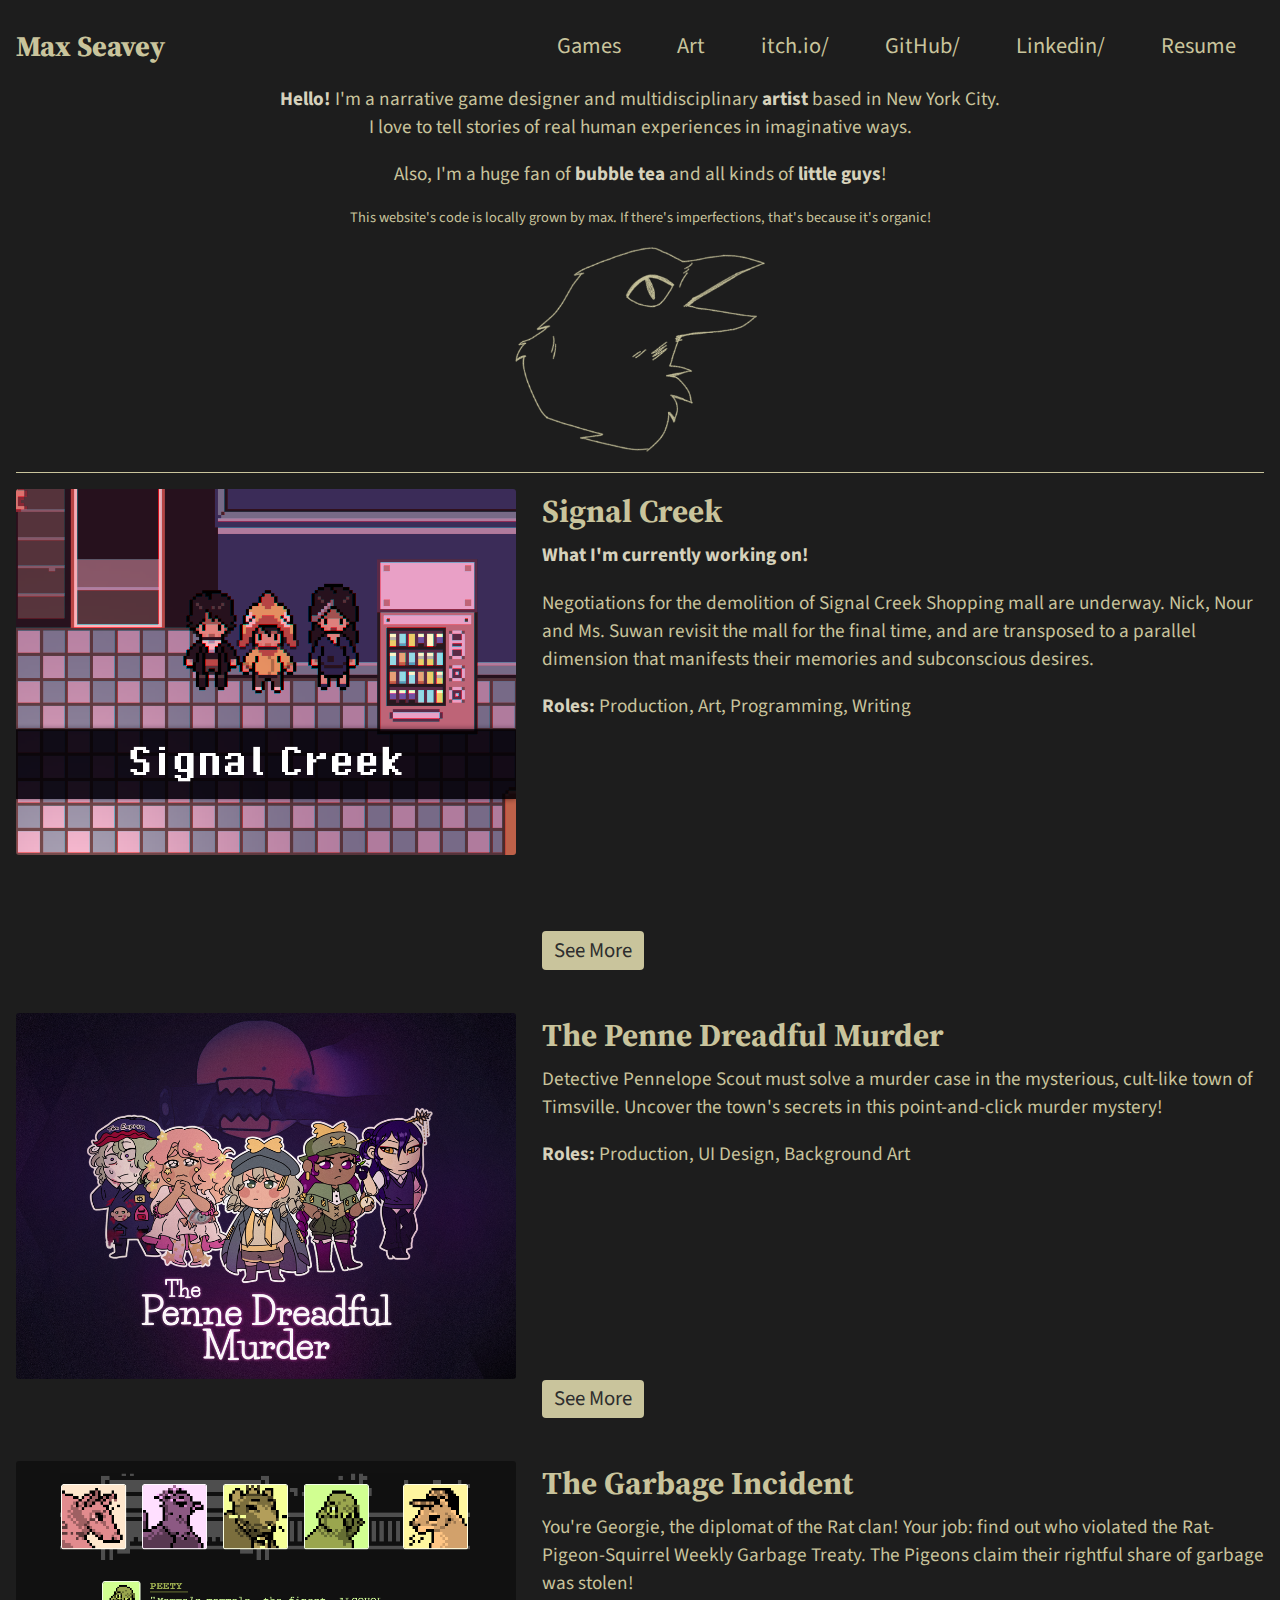
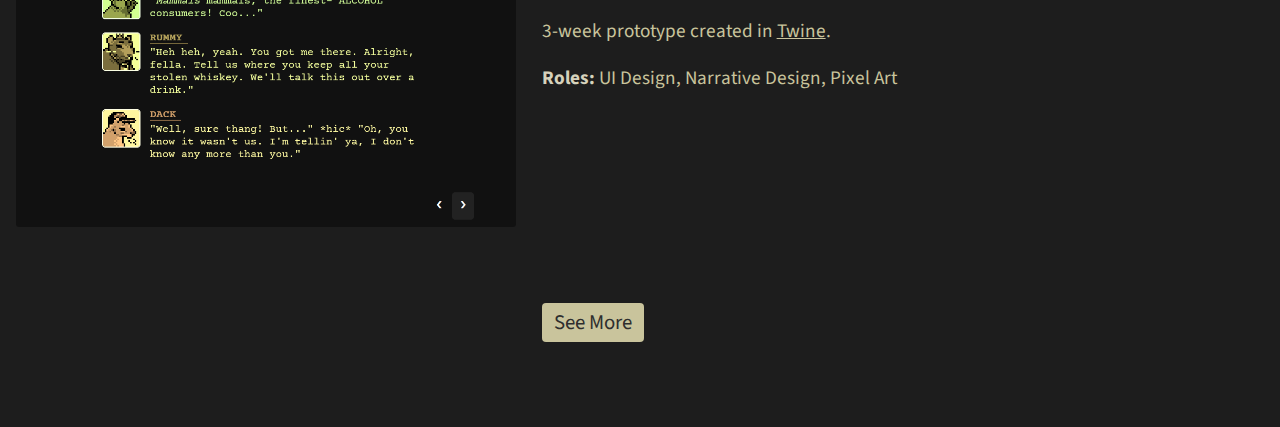
==== commit fbfad0f6: "title bar responsiveness & resume upload" ====
--- a/index.html
+++ b/index.html
@@ -108,9 +108,11 @@
         #links {
             display: flex;
             margin: auto 0 auto auto;
-            width: max-content;
-        }
-        /*span inside topbar, span inside link div inside dopbar*/
+            /* width: max-content; */
+           
+            flex-wrap:wrap;
+        }
+        /*span inside topbar, span inside link div inside topbar*/
         
         #topbar a,
         #links a {
@@ -231,7 +233,7 @@
         }
         
         #birdboy {
-            width: 15rem;
+            width: 75%;
             /* position: relative;
             left: -32rem;
             margin-top: -15rem;
@@ -245,20 +247,39 @@
             padding: .8rem; */
             text-align: center;
         }
+
+        #mobiletitle{
+            display: none;
+        }
+
         
         @media (hover: none) {
-            #title {
-                display: none;
-            }
+
             #topbar>span,
             #topbar>a,
             #links>a {
-                font-size: 2rem;
+                font-size: 3rem;
             }
             #links {
                 justify-content: center;
                 margin: auto;
-                width: min-content;
+                /* width: min-content; */
+                min-width: 50rem;
+            }
+            #title{
+                display: none;
+            }
+            #mobiletitle{
+                display: block;
+            }
+        }
+
+        @media only screen and (min-width: 900px) {
+            #birdboy{
+                width: 30%;
+            }
+            #links{
+                min-width: unset;
             }
         }
         
@@ -281,6 +302,9 @@
             .picbox {
                 width: 60%;
             }
+            #birdboy{
+                width: 20%;
+            }
         }
         
         @media only screen and (min-width: 1500px) {
@@ -307,7 +331,7 @@
 
 </head>
 
-<body style="margin: 0; margin-bottom: 50px; background-color: #1d1d1d; font-size: 100%;">
+<body style="margin: 0; margin-bottom: 50px; background-color: #1d1d1d; font-size: 100%">
     <div id="container">
         <div id="topbar">
             <span id="title" href="index.html">Max Seavey</span>
@@ -317,33 +341,29 @@
                 <a href="https://crowswalk.itch.io/">itch.io/</a>
                 <a href="https://github.com/crowswalk">GitHub/</a>
                 <a href="https://www.linkedin.com/in/max-seavey/">Linkedin/</a>
+                <a href="maxseavey_resume.pdf">Resume</a>
                 <!-- <span onclick="displayPage()">About</span> -->
             </div>
         </div>
 
         <div id="pages">
             <div id="games">
-
                 <div id="about">
-
+                    <h1 id="mobiletitle">Max Seavey</h1>
                     <p><strong>Hello!</strong> I'm a narrative game designer and multidisciplinary <strong>artist</strong> based in New York City.
                         <br>I love to tell stories of real human experiences in imaginative ways.
                     </p>
                     <p>Also, I'm a huge fan of <strong>bubble tea</strong> and all kinds of <strong>little guys</strong>!</p>
-                    <p style="font-size: .9rem ">This website's code is locally grown by max. If there's imperfections, that's because it's organic!</p>
+                    <p style="font-size: .9rem">This website's code is locally grown by max. If there's imperfections, that's because it's organic!</p>
 
                     <img id="birdboy" src="images/talkingguy.png">
-                </div>
-                <div id="birdbox">
-
-
                 </div>
                 <hr>
                 <div id="gameContainer" class="gridContainer"></div>
             </div>
 
             <div id="signalcreek_page" style="display: none;">
-                <div id="signalCreekGrid" class="gridContainer "></div>
+                <div id="signalCreekGrid" class="gridContainer"></div>
                 <hr>
                 <div class="contentContainer">
                     <p>
@@ -467,9 +487,10 @@
         thumbnail: 'images/sc_thumbnail.png',
         seeMoreUrl: 'signalcreek_page',
 
-        itchWidget: `<iframe frameborder="0 " src="https://itch.io/embed/1835348?bg_color=13141f&amp;fg_color=ffffff&amp;link_color=c8b8cd&amp;border_color=41424d " width="552 " height="167 "><a href="https://crowswalk.itch.io/signal-creek ">Signal Creek by crowswalk</a></iframe>`,
-
-        description: `<p><b>What I'm currently working on!</b></p>
+        itchWidget: `<iframe frameborder="0" src="https://itch.io/embed/1835348?bg_color=13141f&amp;fg_color=ffffff&amp;link_color=c8b8cd&amp;border_color=41424d" width="552" height="167"><a href="https://crowswalk.itch.io/signal-creek">Signal Creek by crowswalk</a></iframe>`,
+
+        description: `
+        <p><b>What I'm currently working on!</b></p>
         <p>Negotiations for the demolition of Signal Creek Shopping mall are underway. Nick, Nour and Ms. Suwan revisit the mall for the final time, and are transposed to a parallel dimension that manifests their memories and subconscious desires.</p>
         <p><b>Roles: </b>Production, Art, Programming, Writing</p>
         `
@@ -480,7 +501,7 @@
         thumbnail: 'images/penne_thumbnail.png',
         seeMoreUrl: 'pennedreadful_page',
 
-        itchWidget: `<iframe frameborder="0 " src="https://itch.io/embed/1523370?bg_color=000000&amp;fg_color=ffffff&amp;link_color=e46898&amp;border_color=333333 " width="552 " height="167 "><a href="https://crowswalk.itch.io/the-penne-dreadful-murder ">The Penne Dreadful Murder by crowswalk, meddykip, Matt Piedra, VenusGames, Sarah Slovak, TalkingChicken, Coby Hilelly, aw225</a></iframe>`,
+        itchWidget: `<iframe frameborder="0" src="https://itch.io/embed/1523370?bg_color=000000&amp;fg_color=ffffff&amp;link_color=e46898&amp;border_color=333333" width="552" height="167"><a href="https://crowswalk.itch.io/the-penne-dreadful-murder">The Penne Dreadful Murder by crowswalk, meddykip, Matt Piedra, VenusGames, Sarah Slovak, TalkingChicken, Coby Hilelly, aw225</a></iframe>`,
 
         description: `
         <p>Detective Pennelope Scout must solve a murder case in the mysterious, cult-like town of Timsville. Uncover the town's secrets in this point-and-click murder mystery!</p>
@@ -493,11 +514,11 @@
         thumbnail: 'images/garbageincident_thumbnail.png',
         seeMoreUrl: 'garbageincident_page',
 
-        itchWidget: '<iframe src="https://itch.io/embed/857028?bg_color=161616&amp;fg_color=ababab&amp;link_color=e8e8e8&amp;border_color=636363 "width="552 " height="167 " frameborder="0 "><a href="https://crowswalk.itch.io/the-garbage-incident ">The Garbage Incident by crowswalk</a></iframe>',
+        itchWidget: '<iframe src="https://itch.io/embed/857028?bg_color=161616&amp;fg_color=ababab&amp;link_color=e8e8e8&amp;border_color=636363"width="552" height="167" frameborder="0"><a href="https://crowswalk.itch.io/the-garbage-incident">The Garbage Incident by crowswalk</a></iframe>',
 
         description: `
         <p>You're Georgie, the diplomat of the Rat clan! Your job: find out who violated the Rat-Pigeon-Squirrel Weekly Garbage Treaty.  The Pigeons claim their rightful share of garbage was stolen!</p>
-        <p>3-week prototype created in <a href="http://twinery.org/ " target="_blank ">Twine</a>.</p>
+        <p>3-week prototype created in <a href="http://twinery.org/" target="_blank">Twine</a>.</p>
         <p><b>Roles: </b>UI Design, Narrative Design, Pixel Art</p>
         `
     };
@@ -508,7 +529,7 @@
         if (hasSeeMore) {
             gridContain.innerHTML +=
                 `<div>
-                <img class="homeImg " src="${thumbnailUrl} ">
+                <img class="homeImg" src="${thumbnailUrl}">
                 <span>
                     <h2>${title}</h2>
                     ${desc}
@@ -517,12 +538,10 @@
                 </span>
             </div>
             `;
-            return
-        }
-
-        gridContain.innerHTML +=
+        } else {
+            gridContain.innerHTML +=
             `<div>
-                <img class="homeImg " src="${thumbnailUrl} ">
+                <img class="homeImg" src="${thumbnailUrl}">
                 <span>
                     <h2>${title}</h2>
                     ${desc}
@@ -530,6 +549,7 @@
                 </span>
             </div>
             `;
+        }
 
     }
 
